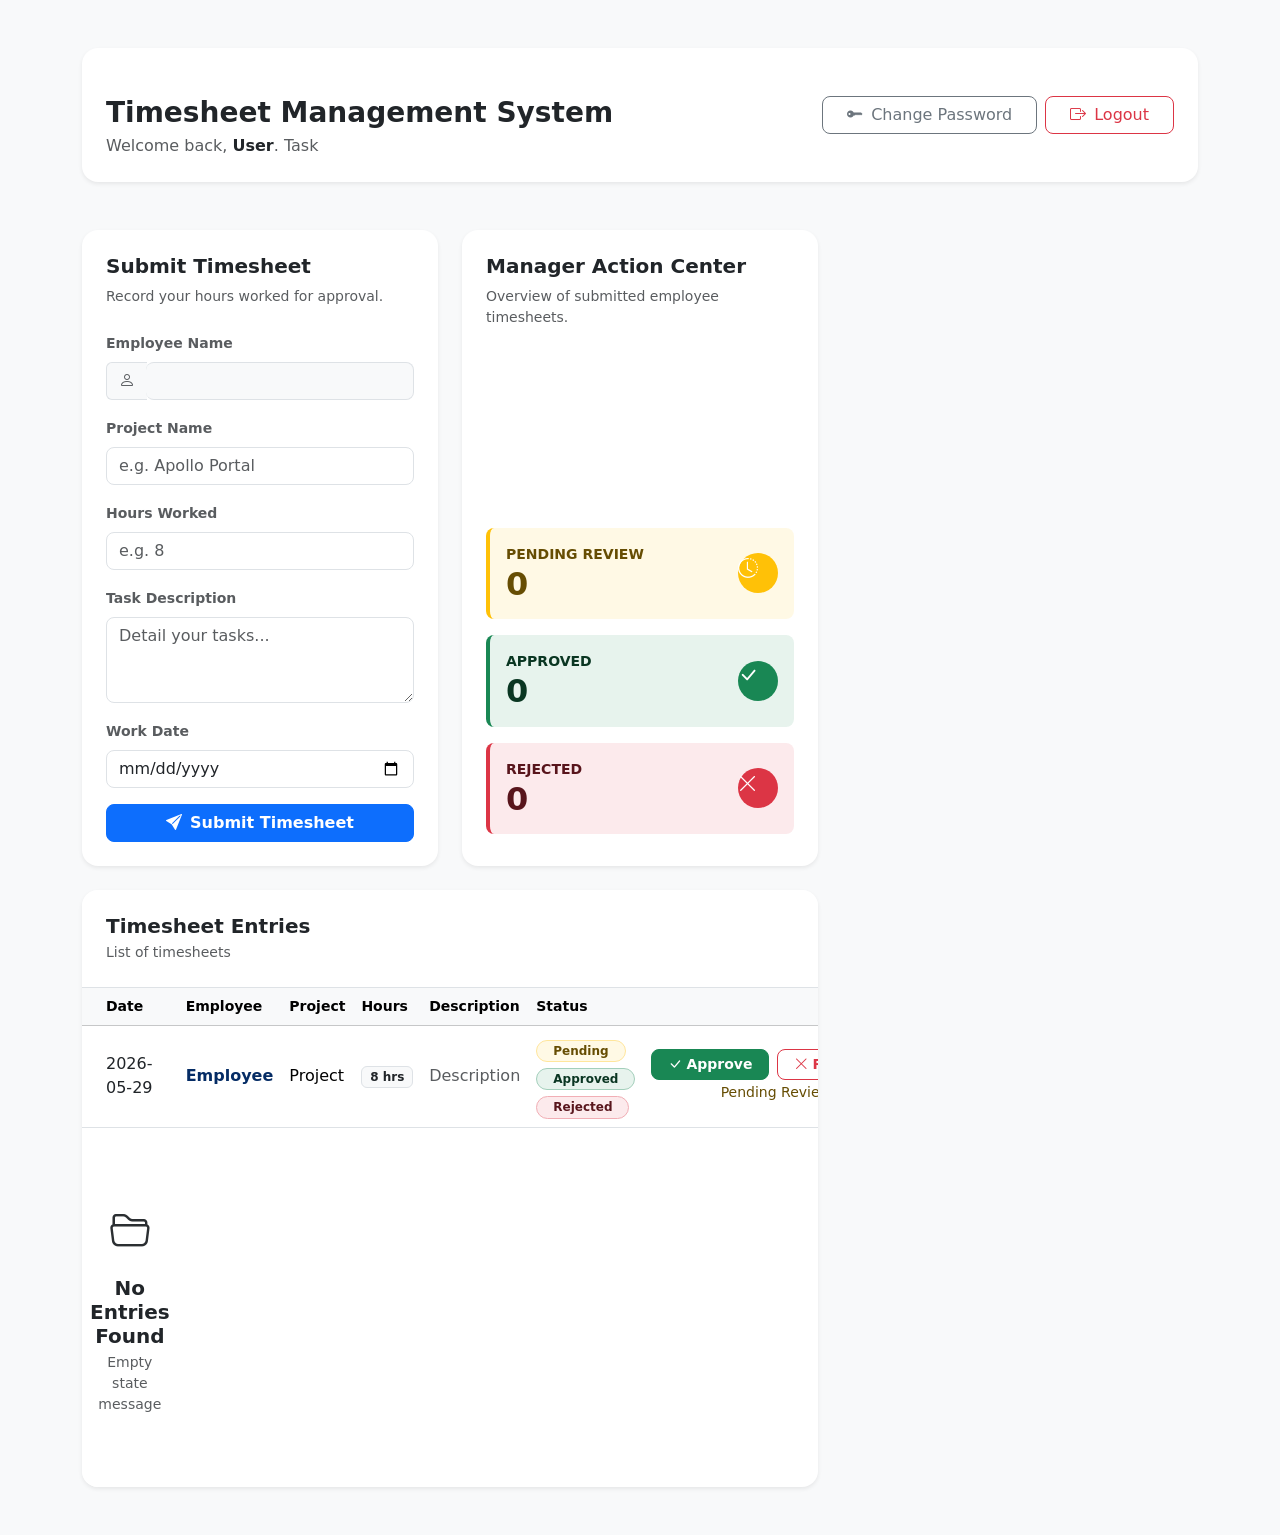
==== src/main/resources/templates/index.html @ 6b6de98c "Initial commit" ====
<!DOCTYPE html>
<html xmlns:th="http://www.thymeleaf.org">
<head>
    <meta charset="UTF-8">
    <meta name="viewport" content="width=device-width, initial-scale=1.0">
    <title>Timesheet Management</title>
    <link href="https://cdn.jsdelivr.net/npm/bootstrap@5.3.2/dist/css/bootstrap.min.css" rel="stylesheet">
    <link href="https://cdn.jsdelivr.net/npm/bootstrap-icons@1.11.3/font/bootstrap-icons.css" rel="stylesheet">
    <link href="/css/styles.css" rel="stylesheet">
</head>
<body class="app-shell bg-light">
<div class="container py-5">
    <!-- Header Area -->
    <div class="d-flex flex-column flex-md-row justify-content-between align-items-start align-items-md-center gap-3 mb-5 p-4 bg-white rounded-4 shadow-sm">
        <div>
            <div class="d-flex align-items-center gap-2 mb-1">
                <span class="badge rounded-pill px-3 py-1.5 fw-semibold" 
                      th:classappend="${isManager ? 'bg-primary-subtle text-primary' : 'bg-success-subtle text-success'}" 
                      th:text="${isManager ? 'Manager Portal' : 'Employee Portal'}">
                    Portal
                </span>
            </div>
            <h1 class="h3 mb-1 fw-bold text-dark">Timesheet Management System</h1>
            <p class="text-muted mb-0">
                Welcome back, <strong class="text-dark" th:text="${username}">User</strong>. 
                <span th:text="${isManager ? 'Review and manage organization timesheets.' : 'Submit and monitor your work logs.'}">Task</span>
            </p>
        </div>
        <div class="d-flex flex-column flex-sm-row gap-2 align-items-stretch align-items-sm-center">
            <a th:href="@{/change-password}" class="btn btn-outline-secondary px-4 rounded-3 d-flex align-items-center gap-2">
                <i class="bi bi-key-fill"></i> Change Password
            </a>
            <form th:action="@{/logout}" method="post" class="m-0">
                <input type="hidden" th:name="${_csrf.parameterName}" th:value="${_csrf.token}" />
                <button type="submit" class="btn btn-outline-danger px-4 rounded-3 d-flex align-items-center gap-2">
                    <i class="bi bi-box-arrow-right"></i> Logout
                </button>
            </form>
        </div>
    </div>

    <!-- Main Content Area -->
    <div class="row gy-4">
        
        <!-- Left Side: Employee Submission Form -->
        <div class="col-lg-4" th:if="${!isManager}">
            <div class="card p-4 shadow-sm rounded-4 border-0 bg-white">
                <div class="mb-4">
                    <h2 class="h5 mb-2 fw-bold text-dark">Submit Timesheet</h2>
                    <p class="text-muted small mb-0">Record your hours worked for approval.</p>
                </div>
                <form th:action="@{/save}" method="post" th:object="${timesheet}">
                    <div class="mb-3">
                        <label class="form-label text-muted small fw-semibold">Employee Name</label>
                        <div class="input-group">
                            <span class="input-group-text bg-light border-end-0 text-muted"><i class="bi bi-person"></i></span>
                            <input type="text"
                                   th:field="*{employeeName}"
                                   class="form-control rounded-3 bg-light border-start-0 text-muted"
                                   readonly
                                   required>
                        </div>
                    </div>
                    
                    <div class="mb-3">
                        <label class="form-label text-muted small fw-semibold">Project Name</label>
                        <input type="text"
                               th:field="*{projectName}"
                               class="form-control rounded-3"
                               placeholder="e.g. Apollo Portal"
                               required>
                    </div>
                    
                    <div class="mb-3">
                        <label class="form-label text-muted small fw-semibold">Hours Worked</label>
                        <input type="number"
                               th:field="*{hoursWorked}"
                               class="form-control rounded-3"
                               placeholder="e.g. 8"
                               min="1" max="24"
                               required>
                    </div>
                    
                    <div class="mb-3">
                        <label class="form-label text-muted small fw-semibold">Task Description</label>
                        <textarea
                             th:field="*{taskDescription}"
                             class="form-control rounded-3"
                             rows="3"
                             placeholder="Detail your tasks..."></textarea>
                    </div>
                    
                    <div class="mb-3">
                        <label class="form-label text-muted small fw-semibold">Work Date</label>
                        <input type="date"
                               th:field="*{workDate}"
                               class="form-control rounded-3"
                               required>
                    </div>
                    
                    <button class="btn btn-primary w-100 rounded-3 py-2.5 fw-bold d-flex align-items-center justify-content-center gap-2">
                        <i class="bi bi-send-fill"></i> Submit Timesheet
                    </button>
                </form>
            </div>
        </div>

        <!-- Left Side: Manager Analytics Dashboard -->
        <div class="col-lg-4" th:if="${isManager}">
            <div class="card p-4 shadow-sm rounded-4 border-0 bg-white h-100 d-flex flex-column justify-content-between">
                <div>
                    <h2 class="h5 mb-2 fw-bold text-dark">Manager Action Center</h2>
                    <p class="text-muted small mb-4">Overview of submitted employee timesheets.</p>
                </div>
                
                <div class="d-flex flex-column gap-3 mb-2">
                    <!-- Pending card -->
                    <div class="stats-card p-3 rounded-3 bg-warning bg-opacity-10 border-start border-warning border-4 d-flex justify-content-between align-items-center">
                        <div>
                            <span class="text-warning-emphasis small fw-bold d-block text-uppercase tracking-wider">Pending Review</span>
                            <h3 class="h2 mb-0 fw-bold text-warning-emphasis" th:text="${totalPending}">0</h3>
                        </div>
                        <div class="icon-circle bg-warning text-white rounded-circle d-grid place-items-center" style="width: 40px; height: 40px; display: grid;">
                            <i class="bi bi-clock-history fs-5"></i>
                        </div>
                    </div>
                    <!-- Approved card -->
                    <div class="stats-card p-3 rounded-3 bg-success bg-opacity-10 border-start border-success border-4 d-flex justify-content-between align-items-center">
                        <div>
                            <span class="text-success-emphasis small fw-bold d-block text-uppercase tracking-wider">Approved</span>
                            <h3 class="h2 mb-0 fw-bold text-success-emphasis" th:text="${totalApproved}">0</h3>
                        </div>
                        <div class="icon-circle bg-success text-white rounded-circle d-grid place-items-center" style="width: 40px; height: 40px; display: grid;">
                            <i class="bi bi-check-lg fs-5"></i>
                        </div>
                    </div>
                    <!-- Rejected card -->
                    <div class="stats-card p-3 rounded-3 bg-danger bg-opacity-10 border-start border-danger border-4 d-flex justify-content-between align-items-center">
                        <div>
                            <span class="text-danger-emphasis small fw-bold d-block text-uppercase tracking-wider">Rejected</span>
                            <h3 class="h2 mb-0 fw-bold text-danger-emphasis" th:text="${totalRejected}">0</h3>
                        </div>
                        <div class="icon-circle bg-danger text-white rounded-circle d-grid place-items-center" style="width: 40px; height: 40px; display: grid;">
                            <i class="bi bi-x-lg fs-5"></i>
                        </div>
                    </div>
                </div>
            </div>
        </div>

        <!-- Right Side: Timesheet Entries Table -->
        <div class="col-lg-8">
            <div class="card p-0 shadow-sm rounded-4 overflow-hidden border-0 bg-white">
                <div class="p-4 border-bottom bg-white d-flex justify-content-between align-items-center">
                    <div>
                        <h2 class="h5 mb-1 fw-bold text-dark" th:text="${isManager ? 'All Timesheet Submissions' : 'Your Submissions'}">Timesheet Entries</h2>
                        <p class="text-muted small mb-0" th:text="${isManager ? 'Process pending hours and review history.' : 'Check approval status and past entries.'}">List of timesheets</p>
                    </div>
                </div>
                <div class="table-responsive">
                    <table class="table table-hover align-middle mb-0">
                        <thead class="table-light text-muted fw-semibold small">
                        <tr>
                            <th class="ps-4">Date</th>
                            <th th:if="${isManager}">Employee</th>
                            <th>Project</th>
                            <th>Hours</th>
                            <th>Description</th>
                            <th>Status</th>
                            <th class="pe-4 text-end">Actions</th>
                        </tr>
                        </thead>
                        <tbody>
                        <tr th:each="t : ${timesheets}">
                            <td class="ps-4 fw-medium text-dark" th:text="${t.workDate}">2026-05-29</td>
                            <td th:if="${isManager}" th:text="${t.employeeName}" class="fw-semibold text-primary-emphasis">Employee</td>
                            <td th:text="${t.projectName}">Project</td>
                            <td>
                                <span class="badge bg-light text-dark border rounded px-2.5 py-1.5 fw-semibold" th:text="${t.hoursWorked + ' hrs'}">8 hrs</span>
                            </td>
                            <td class="text-truncate text-muted" style="max-width: 180px;" th:text="${t.taskDescription}">Description</td>
                            <td>
                                <!-- Status Badges -->
                                <span th:if="${t.status == 'PENDING'}" class="badge bg-warning bg-opacity-10 text-warning-emphasis border border-warning-subtle rounded-pill px-3 py-1.5 fw-semibold small d-inline-flex align-items-center gap-1.5">
                                    <span class="status-dot bg-warning"></span> Pending
                                </span>
                                <span th:if="${t.status == 'APPROVED'}" class="badge bg-success bg-opacity-10 text-success-emphasis border border-success-subtle rounded-pill px-3 py-1.5 fw-semibold small d-inline-flex align-items-center gap-1.5">
                                    <span class="status-dot bg-success"></span> Approved
                                </span>
                                <span th:if="${t.status == 'REJECTED'}" class="badge bg-danger bg-opacity-10 text-danger-emphasis border border-danger-subtle rounded-pill px-3 py-1.5 fw-semibold small d-inline-flex align-items-center gap-1.5">
                                    <span class="status-dot bg-danger"></span> Rejected
                                </span>
                            </td>
                            <td class="pe-4 text-end">
                                <!-- Manager actions -->
                                <div th:if="${isManager}" class="d-inline-flex gap-2">
                                    <a th:if="${t.status == 'PENDING'}" th:href="@{/approve/{id}(id=${t.id})}"
                                       class="btn btn-success btn-sm rounded-3 px-3 py-1.5 fw-bold btn-action d-inline-flex align-items-center gap-1">
                                        <i class="bi bi-check-lg"></i> Approve
                                    </a>
                                    <a th:if="${t.status == 'PENDING'}" th:href="@{/reject/{id}(id=${t.id})}"
                                       class="btn btn-outline-danger btn-sm rounded-3 px-3 py-1.5 fw-bold btn-action d-inline-flex align-items-center gap-1">
                                        <i class="bi bi-x-lg"></i> Reject
                                    </a>
                                    <span th:if="${t.status != 'PENDING'}" class="text-muted small py-1.5 d-inline-block">Completed</span>
                                </div>
                                <!-- Employee actions -->
                                <div th:if="${!isManager}">
                                    <span th:if="${t.status == 'PENDING'}" class="text-warning-emphasis small fw-medium">Pending Review</span>
                                    <span th:if="${t.status == 'APPROVED'}" class="text-success-emphasis small fw-medium">Archived</span>
                                    <span th:if="${t.status == 'REJECTED'}" class="text-danger-emphasis small fw-medium">Rejected</span>
                                </div>
                            </td>
                        </tr>
                        <!-- Empty State -->
                        <tr th:if="${#lists.isEmpty(timesheets)}">
                            <td th:colspan="${isManager ? 7 : 6}" class="text-center py-5 text-muted border-0">
                                <div class="py-4">
                                    <i class="bi bi-folder2-open text-secondary-emphasis fs-1 d-block mb-3"></i>
                                    <h5 class="fw-bold text-dark mb-1">No Entries Found</h5>
                                    <p class="text-muted small mb-0" th:text="${isManager ? 'There are currently no employee timesheets submitted.' : 'You have not submitted any timesheets yet.'}">Empty state message</p>
                                </div>
                            </td>
                        </tr>
                        </tbody>
                    </table>
                </div>
            </div>
        </div>
        
    </div>
</div>
<script src="https://cdn.jsdelivr.net/npm/bootstrap@5.3.2/dist/js/bootstrap.bundle.min.js"></script>
</body>
</html>
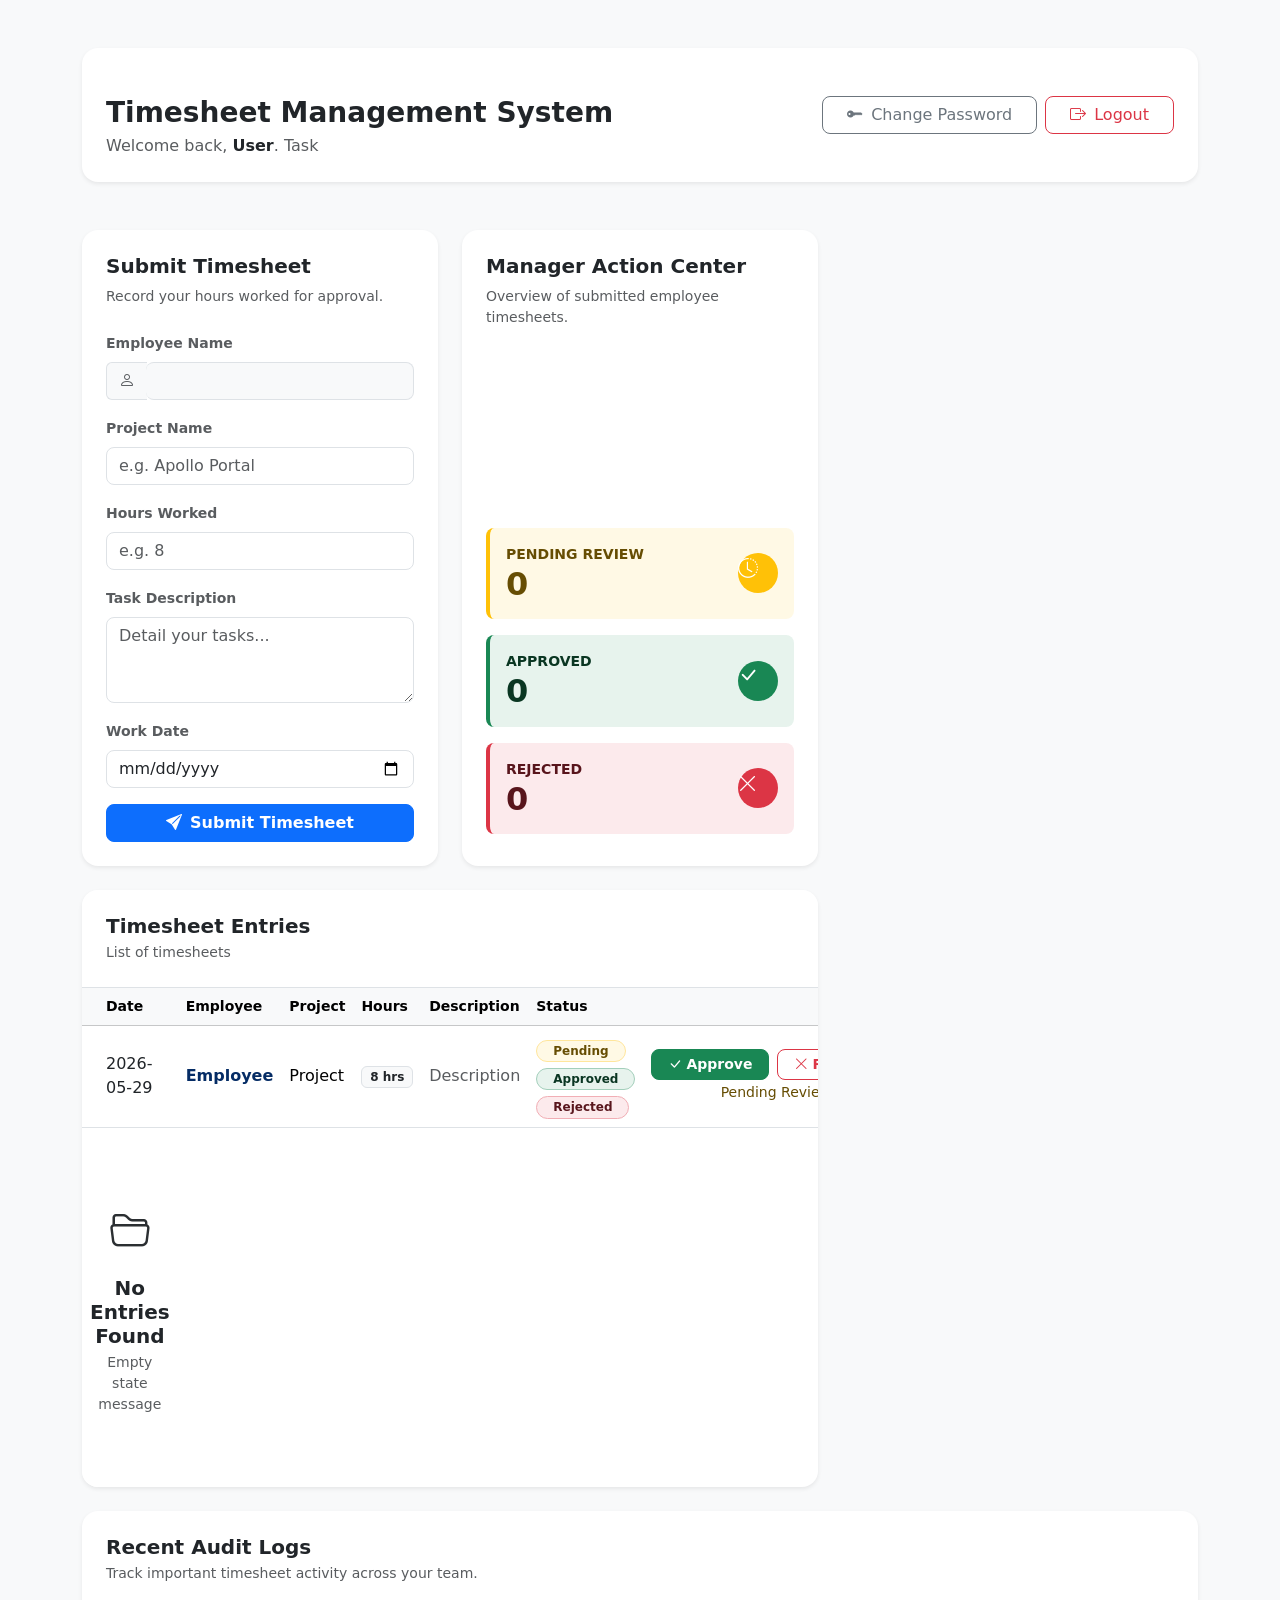
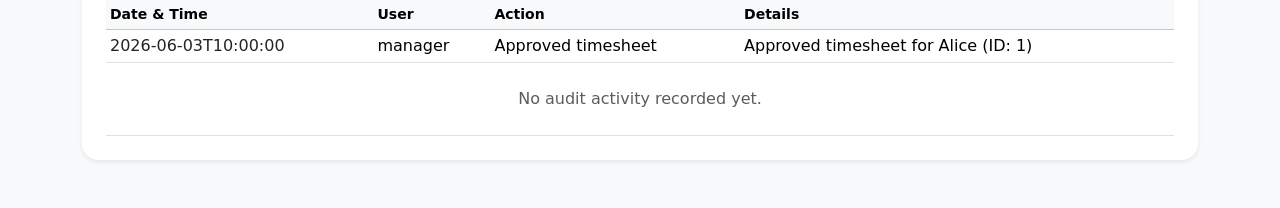
==== commit 4ff7c244: "Added audit log feature" ====
--- a/src/main/resources/templates/index.html
+++ b/src/main/resources/templates/index.html
@@ -229,6 +229,41 @@
         </div>
         
     </div>
+    <div class="row mt-4" th:if="${isManager}">
+        <div class="col-12">
+            <div class="card p-4 shadow-sm rounded-4 border-0 bg-white">
+                <div class="d-flex justify-content-between align-items-center mb-3">
+                    <div>
+                        <h2 class="h5 mb-1 fw-bold text-dark">Recent Audit Logs</h2>
+                        <p class="text-muted small mb-0">Track important timesheet activity across your team.</p>
+                    </div>
+                </div>
+                <div class="table-responsive">
+                    <table class="table table-sm align-middle mb-0">
+                        <thead class="table-light text-muted small">
+                        <tr>
+                            <th>Date & Time</th>
+                            <th>User</th>
+                            <th>Action</th>
+                            <th>Details</th>
+                        </tr>
+                        </thead>
+                        <tbody>
+                        <tr th:each="log : ${auditLogs}">
+                            <td class="text-dark" th:text="${log.timestamp}">2026-06-03T10:00:00</td>
+                            <td th:text="${log.username}">manager</td>
+                            <td th:text="${log.action}">Approved timesheet</td>
+                            <td th:text="${log.details}">Approved timesheet for Alice (ID: 1)</td>
+                        </tr>
+                        <tr th:if="${#lists.isEmpty(auditLogs)}">
+                            <td colspan="4" class="text-center py-4 text-muted">No audit activity recorded yet.</td>
+                        </tr>
+                        </tbody>
+                    </table>
+                </div>
+            </div>
+        </div>
+    </div>
 </div>
 <script src="https://cdn.jsdelivr.net/npm/bootstrap@5.3.2/dist/js/bootstrap.bundle.min.js"></script>
 </body>
